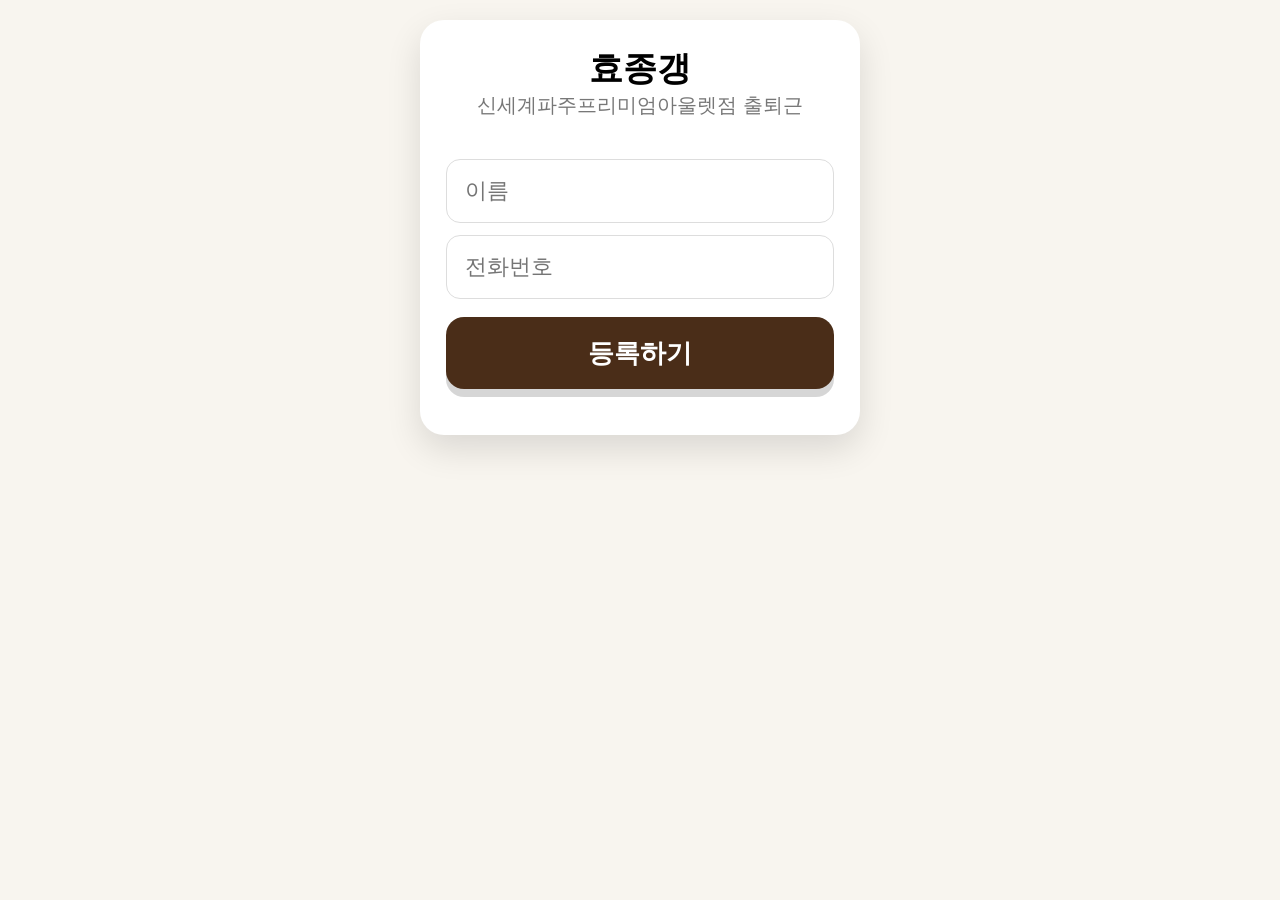
==== index.html @ af54ff81 "효종갱 파주 출퇴근 앱" ====
<!DOCTYPE html>
<html lang="ko">
<head>
<meta charset="UTF-8">
<meta name="viewport" content="width=device-width, initial-scale=1.0">
<title>압구정 길채정 출퇴근</title>

<style>
* { box-sizing: border-box; }

body {
  margin: 0;
  font-family: "Noto Sans KR", "Apple SD Gothic Neo", Arial, sans-serif;
  background: #f8f5ef;
}

.container {
  max-width: 480px;
  margin: auto;
  padding: 20px;
}

.card {
  background: white;
  border-radius: 24px;
  padding: 26px;
  box-shadow: 0 14px 35px rgba(0,0,0,0.12);
}

.title {
  text-align: center;
  font-size: 34px;
  font-weight: 900;
}

.sub {
  text-align: center;
  color: #777;
  margin-bottom: 28px;
  font-size: 20px;
}

input {
  width: 100%;
  height: 64px;
  margin-top: 12px;
  border-radius: 14px;
  border: 1px solid #ddd;
  padding-left: 18px;
  font-size: 22px;
}

button {
  width: 100%;
  height: 72px;
  border: none;
  border-radius: 18px;
  margin-top: 18px;
  font-size: 26px;
  font-weight: 900;
  transition: transform 0.08s ease, box-shadow 0.08s ease, opacity 0.08s ease;
  box-shadow: 0 8px 0 rgba(0,0,0,0.16);
  cursor: pointer;
}

button:active {
  transform: translateY(5px) scale(0.98);
  box-shadow: 0 3px 0 rgba(0,0,0,0.18);
  opacity: 0.85;
}

button:disabled {
  opacity: 0.35;
  transform: none;
  box-shadow: none;
}

.btn-main { background: #4a2d18; color: white; }
.btn-in { background: #1e8e3e; color: white; }
.btn-out { background: #d93025; color: white; }

.btn-reset {
  background: #eee2d4;
  color: #4a2d18;
  height: 52px;
  font-size: 17px;
  border-radius: 14px;
  margin-top: 24px;
  box-shadow: none;
  opacity: 0.8;
}

.btn-reset:active {
  transform: translateY(2px) scale(0.99);
  opacity: 0.65;
}

.status {
  text-align: center;
  margin-top: 20px;
  font-size: 20px;
  font-weight: 900;
  color: #4a2d18;
}
</style>
</head>

<body>

<div class="container">

  <div id="register" class="card">
    <div class="title">효종갱</div>
    <div class="sub">신세계파주프리미엄아울렛점 출퇴근</div>

    <input id="name" placeholder="이름">
    <input id="phone" placeholder="전화번호">

    <button class="btn-main" onclick="register()">등록하기</button>
    <div id="regMsg" class="status"></div>
  </div>

  <div id="main" class="card" style="display:none;">
    <div class="title">출퇴근</div>
    <div id="userName" class="sub"></div>

    <button id="inBtn" class="btn-in" onclick="send('출근')">출근</button>
    <button id="outBtn" class="btn-out" onclick="send('퇴근')">퇴근</button>

    <button class="btn-reset" onclick="reset()">직원 정보 다시 등록</button>

    <div id="msg" class="status"></div>
  </div>

</div>

<script>
const API_URL = "https://script.google.com/macros/s/AKfycbwepn9ybkMA6BPSqobW1009eCdxxdbfRv_1yuesYqormK3F1Rr74Rp6m_fN7CKiCud5/exec";

const KEY = "HYOJONGGAENG_PAJU_USER";
const ACTION_KEY = "HYOJONGGAENG_PAJU_ACTION";
const DATE_KEY = "HYOJONGGAENG_PAJU_ACTION_DATE";

const STORE_LAT = 37.5274;
const STORE_LNG = 127.0400;

window.onload = () => {
  resetDailyIfNeeded();

  const saved = JSON.parse(localStorage.getItem(KEY));
  if (saved) {
    showMain(saved);
  }
};

function todayKey() {
  const d = new Date();
  const y = d.getFullYear();
  const m = String(d.getMonth() + 1).padStart(2, "0");
  const day = String(d.getDate()).padStart(2, "0");
  return `${y}-${m}-${day}`;
}

function resetDailyIfNeeded() {
  const savedDate = localStorage.getItem(DATE_KEY);
  const today = todayKey();

  if (savedDate && savedDate !== today) {
    localStorage.removeItem(ACTION_KEY);
    localStorage.removeItem(DATE_KEY);
  }
}

function register() {
  const name = document.getElementById("name").value.trim();
  const phone = document.getElementById("phone").value.trim();
  const regMsg = document.getElementById("regMsg");

  if (!name || !phone) {
    regMsg.innerText = "이름과 전화번호를 입력하세요";
    return;
  }

  const user = { name, phone };
  localStorage.setItem(KEY, JSON.stringify(user));

  showMain(user);
}

function showMain(user) {
  document.getElementById("register").style.display = "none";
  document.getElementById("main").style.display = "block";
  document.getElementById("userName").innerText = user.name + "님";
  updateBtn();
}

function updateBtn() {
  resetDailyIfNeeded();

  const last = localStorage.getItem(ACTION_KEY);

  const inBtn = document.getElementById("inBtn");
  const outBtn = document.getElementById("outBtn");
  const msg = document.getElementById("msg");

  if (!last) {
    inBtn.disabled = false;
    outBtn.disabled = true;
    msg.innerText = "";
    return;
  }

  if (last === "출근") {
    inBtn.disabled = true;
    outBtn.disabled = false;
    msg.innerText = "출근 완료 · 퇴근 가능";
    return;
  }

  if (last === "퇴근") {
    inBtn.disabled = true;
    outBtn.disabled = true;
    msg.innerText = "오늘 출퇴근 완료";
  }
}

function getLocation() {
  return new Promise((resolve) => {
    if (!navigator.geolocation) {
      resolve({
        latitude: "",
        longitude: "",
        distance: ""
      });
      return;
    }

    navigator.geolocation.getCurrentPosition(
      (position) => {
        const lat = position.coords.latitude;
        const lng = position.coords.longitude;
        const distance = Math.round(calculateDistanceMeters(lat, lng, STORE_LAT, STORE_LNG)) + "m";

        resolve({
          latitude: lat,
          longitude: lng,
          distance: distance
        });
      },
      () => {
        resolve({
          latitude: "",
          longitude: "",
          distance: "위치권한없음"
        });
      },
      {
        enableHighAccuracy: true,
        timeout: 8000,
        maximumAge: 0
      }
    );
  });
}

async function send(type) {
  const user = JSON.parse(localStorage.getItem(KEY));
  const msg = document.getElementById("msg");
  const inBtn = document.getElementById("inBtn");
  const outBtn = document.getElementById("outBtn");

  if (!user) {
    msg.innerText = "직원 정보를 다시 등록해주세요";
    return;
  }

  msg.innerText = "위치 확인중...";

  if (type === "출근") inBtn.innerText = "출근 처리중...";
  if (type === "퇴근") outBtn.innerText = "퇴근 처리중...";

  inBtn.disabled = true;
  outBtn.disabled = true;

  const location = await getLocation();

  msg.innerText = type + " 처리중...";

  try {
    await fetch(API_URL, {
      method: "POST",
      mode: "no-cors",
      headers: {
        "Content-Type": "text/plain;charset=utf-8"
      },
      body: JSON.stringify({
        name: user.name,
        phone: user.phone,
        type: type,
        store: "한국의집 효종갱 신세계파주프리미엄아울렛점",
        timestamp: new Date().toISOString(),
        latitude: location.latitude,
        longitude: location.longitude,
        distance: location.distance,
        userAgent: navigator.userAgent
      })
    });

    localStorage.setItem(ACTION_KEY, type);
    localStorage.setItem(DATE_KEY, todayKey());

    msg.innerText = type + " 완료되었습니다";

  } catch (e) {
    msg.innerText = "오류가 발생했습니다. 다시 시도해주세요";
  }

  inBtn.innerText = "출근";
  outBtn.innerText = "퇴근";

  updateBtn();
}

function calculateDistanceMeters(lat1, lng1, lat2, lng2) {
  const R = 6371000;
  const dLat = toRad(lat2 - lat1);
  const dLng = toRad(lng2 - lng1);

  const a =
    Math.sin(dLat / 2) * Math.sin(dLat / 2) +
    Math.cos(toRad(lat1)) *
    Math.cos(toRad(lat2)) *
    Math.sin(dLng / 2) *
    Math.sin(dLng / 2);

  const c = 2 * Math.atan2(Math.sqrt(a), Math.sqrt(1 - a));

  return R * c;
}

function toRad(value) {
  return value * Math.PI / 180;
}

function reset() {
  if (!confirm("직원 정보를 다시 등록하시겠습니까?")) return;

  localStorage.removeItem(KEY);
  localStorage.removeItem(ACTION_KEY);
  localStorage.removeItem(DATE_KEY);

  location.reload();
}
</script>

</body>
</html>
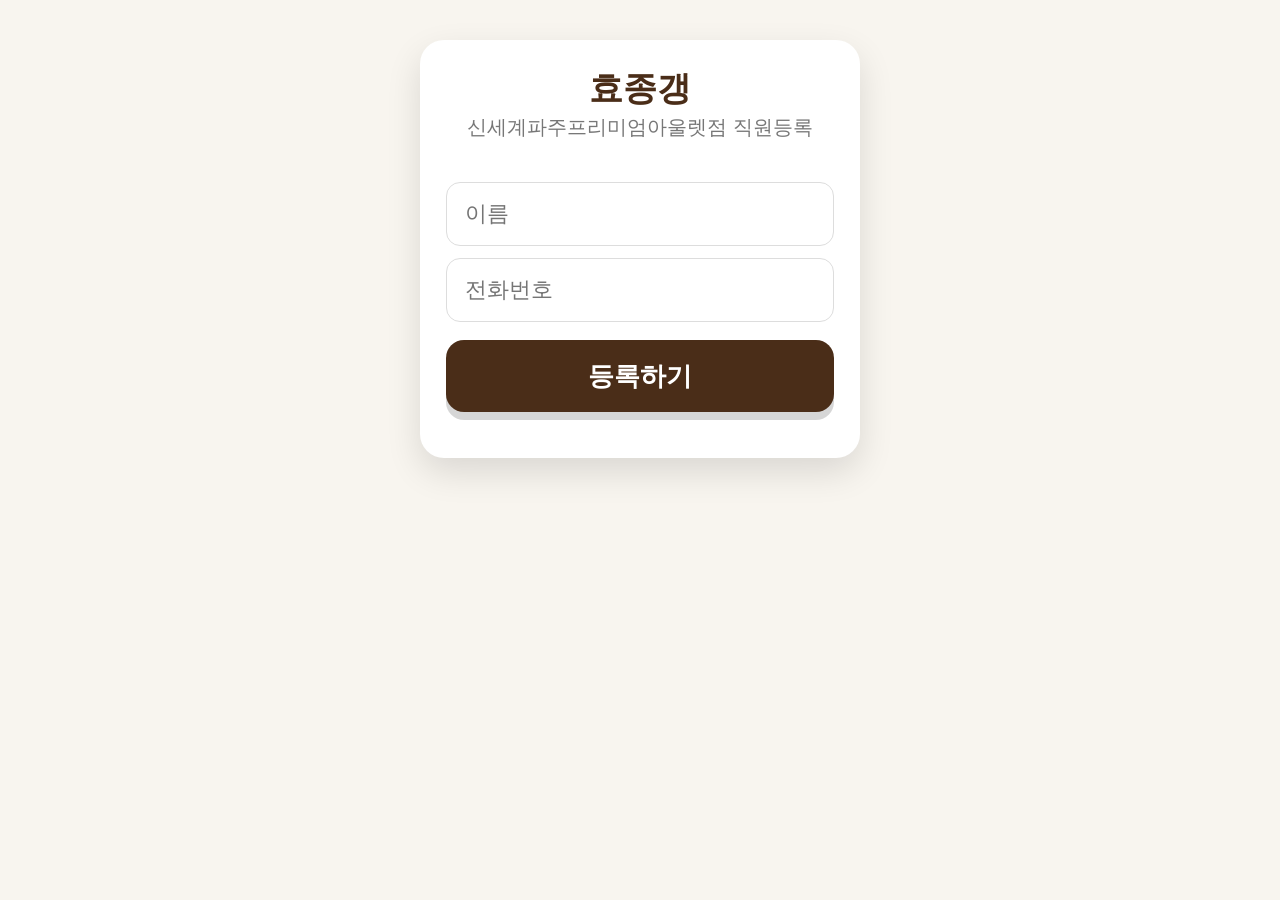
==== commit 0ca15d2a: "효종갱 파주 출퇴근 앱 완성" ====
--- a/index.html
+++ b/index.html
@@ -1,108 +1,17 @@
 <!DOCTYPE html>
 <html lang="ko">
 <head>
-<meta charset="UTF-8">
-<meta name="viewport" content="width=device-width, initial-scale=1.0">
-<title>압구정 길채정 출퇴근</title>
+  <meta charset="UTF-8">
 
-<style>
-* { box-sizing: border-box; }
+  <meta name="viewport"
+        content="width=device-width, initial-scale=1.0">
 
-body {
-  margin: 0;
-  font-family: "Noto Sans KR", "Apple SD Gothic Neo", Arial, sans-serif;
-  background: #f8f5ef;
-}
+  <title>효종갱 파주 출퇴근</title>
 
-.container {
-  max-width: 480px;
-  margin: auto;
-  padding: 20px;
-}
+  <link rel="manifest" href="manifest.json">
+  <meta name="theme-color" content="#4a2d18">
 
-.card {
-  background: white;
-  border-radius: 24px;
-  padding: 26px;
-  box-shadow: 0 14px 35px rgba(0,0,0,0.12);
-}
-
-.title {
-  text-align: center;
-  font-size: 34px;
-  font-weight: 900;
-}
-
-.sub {
-  text-align: center;
-  color: #777;
-  margin-bottom: 28px;
-  font-size: 20px;
-}
-
-input {
-  width: 100%;
-  height: 64px;
-  margin-top: 12px;
-  border-radius: 14px;
-  border: 1px solid #ddd;
-  padding-left: 18px;
-  font-size: 22px;
-}
-
-button {
-  width: 100%;
-  height: 72px;
-  border: none;
-  border-radius: 18px;
-  margin-top: 18px;
-  font-size: 26px;
-  font-weight: 900;
-  transition: transform 0.08s ease, box-shadow 0.08s ease, opacity 0.08s ease;
-  box-shadow: 0 8px 0 rgba(0,0,0,0.16);
-  cursor: pointer;
-}
-
-button:active {
-  transform: translateY(5px) scale(0.98);
-  box-shadow: 0 3px 0 rgba(0,0,0,0.18);
-  opacity: 0.85;
-}
-
-button:disabled {
-  opacity: 0.35;
-  transform: none;
-  box-shadow: none;
-}
-
-.btn-main { background: #4a2d18; color: white; }
-.btn-in { background: #1e8e3e; color: white; }
-.btn-out { background: #d93025; color: white; }
-
-.btn-reset {
-  background: #eee2d4;
-  color: #4a2d18;
-  height: 52px;
-  font-size: 17px;
-  border-radius: 14px;
-  margin-top: 24px;
-  box-shadow: none;
-  opacity: 0.8;
-}
-
-.btn-reset:active {
-  transform: translateY(2px) scale(0.99);
-  opacity: 0.65;
-}
-
-.status {
-  text-align: center;
-  margin-top: 20px;
-  font-size: 20px;
-  font-weight: 900;
-  color: #4a2d18;
-}
-</style>
+  <link rel="stylesheet" href="style.css">
 </head>
 
 <body>
@@ -110,246 +19,67 @@
 <div class="container">
 
   <div id="register" class="card">
+
     <div class="title">효종갱</div>
-    <div class="sub">신세계파주프리미엄아울렛점 출퇴근</div>
 
-    <input id="name" placeholder="이름">
-    <input id="phone" placeholder="전화번호">
+    <div class="sub">
+      신세계파주프리미엄아울렛점 직원등록
+    </div>
 
-    <button class="btn-main" onclick="register()">등록하기</button>
-    <div id="regMsg" class="status"></div>
+    <input id="name"
+           placeholder="이름">
+
+    <input id="phone"
+           placeholder="전화번호">
+
+    <button class="btn-main"
+            onclick="register()">
+      등록하기
+    </button>
+
+    <div id="regMsg"
+         class="status"></div>
+
   </div>
 
-  <div id="main" class="card" style="display:none;">
+  <div id="main"
+       class="card"
+       style="display:none;">
+
     <div class="title">출퇴근</div>
-    <div id="userName" class="sub"></div>
 
-    <button id="inBtn" class="btn-in" onclick="send('출근')">출근</button>
-    <button id="outBtn" class="btn-out" onclick="send('퇴근')">퇴근</button>
+    <div id="userName"
+         class="sub"></div>
 
-    <button class="btn-reset" onclick="reset()">직원 정보 다시 등록</button>
+    <button id="inBtn"
+            class="btn-in"
+            onclick="send('출근')">
+      출근
+    </button>
 
-    <div id="msg" class="status"></div>
+    <button id="outBtn"
+            class="btn-out"
+            onclick="send('퇴근')">
+      퇴근
+    </button>
+
+    <button class="btn-reset"
+            onclick="reset()">
+      직원 정보 다시 등록
+    </button>
+
+    <div id="msg"
+         class="status"></div>
+
   </div>
 
 </div>
 
+<script src="script.js"></script>
+
 <script>
-const API_URL = "https://script.google.com/macros/s/AKfycbwepn9ybkMA6BPSqobW1009eCdxxdbfRv_1yuesYqormK3F1Rr74Rp6m_fN7CKiCud5/exec";
-
-const KEY = "HYOJONGGAENG_PAJU_USER";
-const ACTION_KEY = "HYOJONGGAENG_PAJU_ACTION";
-const DATE_KEY = "HYOJONGGAENG_PAJU_ACTION_DATE";
-
-const STORE_LAT = 37.5274;
-const STORE_LNG = 127.0400;
-
-window.onload = () => {
-  resetDailyIfNeeded();
-
-  const saved = JSON.parse(localStorage.getItem(KEY));
-  if (saved) {
-    showMain(saved);
-  }
-};
-
-function todayKey() {
-  const d = new Date();
-  const y = d.getFullYear();
-  const m = String(d.getMonth() + 1).padStart(2, "0");
-  const day = String(d.getDate()).padStart(2, "0");
-  return `${y}-${m}-${day}`;
-}
-
-function resetDailyIfNeeded() {
-  const savedDate = localStorage.getItem(DATE_KEY);
-  const today = todayKey();
-
-  if (savedDate && savedDate !== today) {
-    localStorage.removeItem(ACTION_KEY);
-    localStorage.removeItem(DATE_KEY);
-  }
-}
-
-function register() {
-  const name = document.getElementById("name").value.trim();
-  const phone = document.getElementById("phone").value.trim();
-  const regMsg = document.getElementById("regMsg");
-
-  if (!name || !phone) {
-    regMsg.innerText = "이름과 전화번호를 입력하세요";
-    return;
-  }
-
-  const user = { name, phone };
-  localStorage.setItem(KEY, JSON.stringify(user));
-
-  showMain(user);
-}
-
-function showMain(user) {
-  document.getElementById("register").style.display = "none";
-  document.getElementById("main").style.display = "block";
-  document.getElementById("userName").innerText = user.name + "님";
-  updateBtn();
-}
-
-function updateBtn() {
-  resetDailyIfNeeded();
-
-  const last = localStorage.getItem(ACTION_KEY);
-
-  const inBtn = document.getElementById("inBtn");
-  const outBtn = document.getElementById("outBtn");
-  const msg = document.getElementById("msg");
-
-  if (!last) {
-    inBtn.disabled = false;
-    outBtn.disabled = true;
-    msg.innerText = "";
-    return;
-  }
-
-  if (last === "출근") {
-    inBtn.disabled = true;
-    outBtn.disabled = false;
-    msg.innerText = "출근 완료 · 퇴근 가능";
-    return;
-  }
-
-  if (last === "퇴근") {
-    inBtn.disabled = true;
-    outBtn.disabled = true;
-    msg.innerText = "오늘 출퇴근 완료";
-  }
-}
-
-function getLocation() {
-  return new Promise((resolve) => {
-    if (!navigator.geolocation) {
-      resolve({
-        latitude: "",
-        longitude: "",
-        distance: ""
-      });
-      return;
-    }
-
-    navigator.geolocation.getCurrentPosition(
-      (position) => {
-        const lat = position.coords.latitude;
-        const lng = position.coords.longitude;
-        const distance = Math.round(calculateDistanceMeters(lat, lng, STORE_LAT, STORE_LNG)) + "m";
-
-        resolve({
-          latitude: lat,
-          longitude: lng,
-          distance: distance
-        });
-      },
-      () => {
-        resolve({
-          latitude: "",
-          longitude: "",
-          distance: "위치권한없음"
-        });
-      },
-      {
-        enableHighAccuracy: true,
-        timeout: 8000,
-        maximumAge: 0
-      }
-    );
-  });
-}
-
-async function send(type) {
-  const user = JSON.parse(localStorage.getItem(KEY));
-  const msg = document.getElementById("msg");
-  const inBtn = document.getElementById("inBtn");
-  const outBtn = document.getElementById("outBtn");
-
-  if (!user) {
-    msg.innerText = "직원 정보를 다시 등록해주세요";
-    return;
-  }
-
-  msg.innerText = "위치 확인중...";
-
-  if (type === "출근") inBtn.innerText = "출근 처리중...";
-  if (type === "퇴근") outBtn.innerText = "퇴근 처리중...";
-
-  inBtn.disabled = true;
-  outBtn.disabled = true;
-
-  const location = await getLocation();
-
-  msg.innerText = type + " 처리중...";
-
-  try {
-    await fetch(API_URL, {
-      method: "POST",
-      mode: "no-cors",
-      headers: {
-        "Content-Type": "text/plain;charset=utf-8"
-      },
-      body: JSON.stringify({
-        name: user.name,
-        phone: user.phone,
-        type: type,
-        store: "한국의집 효종갱 신세계파주프리미엄아울렛점",
-        timestamp: new Date().toISOString(),
-        latitude: location.latitude,
-        longitude: location.longitude,
-        distance: location.distance,
-        userAgent: navigator.userAgent
-      })
-    });
-
-    localStorage.setItem(ACTION_KEY, type);
-    localStorage.setItem(DATE_KEY, todayKey());
-
-    msg.innerText = type + " 완료되었습니다";
-
-  } catch (e) {
-    msg.innerText = "오류가 발생했습니다. 다시 시도해주세요";
-  }
-
-  inBtn.innerText = "출근";
-  outBtn.innerText = "퇴근";
-
-  updateBtn();
-}
-
-function calculateDistanceMeters(lat1, lng1, lat2, lng2) {
-  const R = 6371000;
-  const dLat = toRad(lat2 - lat1);
-  const dLng = toRad(lng2 - lng1);
-
-  const a =
-    Math.sin(dLat / 2) * Math.sin(dLat / 2) +
-    Math.cos(toRad(lat1)) *
-    Math.cos(toRad(lat2)) *
-    Math.sin(dLng / 2) *
-    Math.sin(dLng / 2);
-
-  const c = 2 * Math.atan2(Math.sqrt(a), Math.sqrt(1 - a));
-
-  return R * c;
-}
-
-function toRad(value) {
-  return value * Math.PI / 180;
-}
-
-function reset() {
-  if (!confirm("직원 정보를 다시 등록하시겠습니까?")) return;
-
-  localStorage.removeItem(KEY);
-  localStorage.removeItem(ACTION_KEY);
-  localStorage.removeItem(DATE_KEY);
-
-  location.reload();
+if ("serviceWorker" in navigator) {
+  navigator.serviceWorker.register("./sw.js");
 }
 </script>
 
--- a/style.css
+++ b/style.css
@@ -0,0 +1,188 @@
+*{
+  box-sizing:border-box;
+}
+
+body{
+  margin:0;
+  font-family:
+    "Noto Sans KR",
+    "Apple SD Gothic Neo",
+    Arial,
+    sans-serif;
+
+  background:#f8f5ef;
+}
+
+.container{
+  max-width:480px;
+  margin:auto;
+  padding:20px;
+}
+
+.card{
+  background:white;
+  border-radius:24px;
+  padding:26px;
+
+  box-shadow:
+    0 14px 35px rgba(0,0,0,0.12);
+
+  margin-top:20px;
+}
+
+.title{
+  text-align:center;
+  font-size:34px;
+  font-weight:900;
+  color:#4a2d18;
+}
+
+.sub{
+  text-align:center;
+  color:#777;
+  margin-bottom:28px;
+  font-size:20px;
+  line-height:1.5;
+}
+
+input{
+  width:100%;
+  height:64px;
+
+  margin-top:12px;
+
+  border-radius:14px;
+  border:1px solid #ddd;
+
+  padding-left:18px;
+
+  font-size:22px;
+
+  outline:none;
+}
+
+input:focus{
+  border-color:#4a2d18;
+}
+
+button{
+  width:100%;
+  height:72px;
+
+  border:none;
+  border-radius:18px;
+
+  margin-top:18px;
+
+  font-size:26px;
+  font-weight:900;
+
+  transition:
+    transform 0.08s ease,
+    box-shadow 0.08s ease,
+    opacity 0.08s ease;
+
+  box-shadow:
+    0 8px 0 rgba(0,0,0,0.16);
+
+  cursor:pointer;
+}
+
+button:active{
+  transform:
+    translateY(5px)
+    scale(0.98);
+
+  box-shadow:
+    0 3px 0 rgba(0,0,0,0.18);
+
+  opacity:0.85;
+}
+
+button:disabled{
+  opacity:0.35;
+  transform:none;
+  box-shadow:none;
+}
+
+.btn-main{
+  background:#4a2d18;
+  color:white;
+}
+
+.btn-in{
+  background:#1e8e3e;
+  color:white;
+}
+
+.btn-out{
+  background:#d93025;
+  color:white;
+}
+
+.btn-reset{
+  background:#eee2d4;
+  color:#4a2d18;
+
+  height:52px;
+
+  font-size:17px;
+
+  border-radius:14px;
+
+  margin-top:24px;
+
+  box-shadow:none;
+
+  opacity:0.8;
+}
+
+.btn-reset:active{
+  transform:
+    translateY(2px)
+    scale(0.99);
+
+  opacity:0.65;
+}
+
+.status{
+  text-align:center;
+
+  margin-top:20px;
+
+  font-size:20px;
+  font-weight:900;
+
+  color:#4a2d18;
+
+  line-height:1.5;
+}
+
+@media(max-width:480px){
+
+  .container{
+    padding:14px;
+  }
+
+  .card{
+    padding:20px;
+  }
+
+  .title{
+    font-size:28px;
+  }
+
+  .sub{
+    font-size:17px;
+  }
+
+  input{
+    height:58px;
+    font-size:19px;
+  }
+
+  button{
+    height:66px;
+    font-size:22px;
+  }
+}
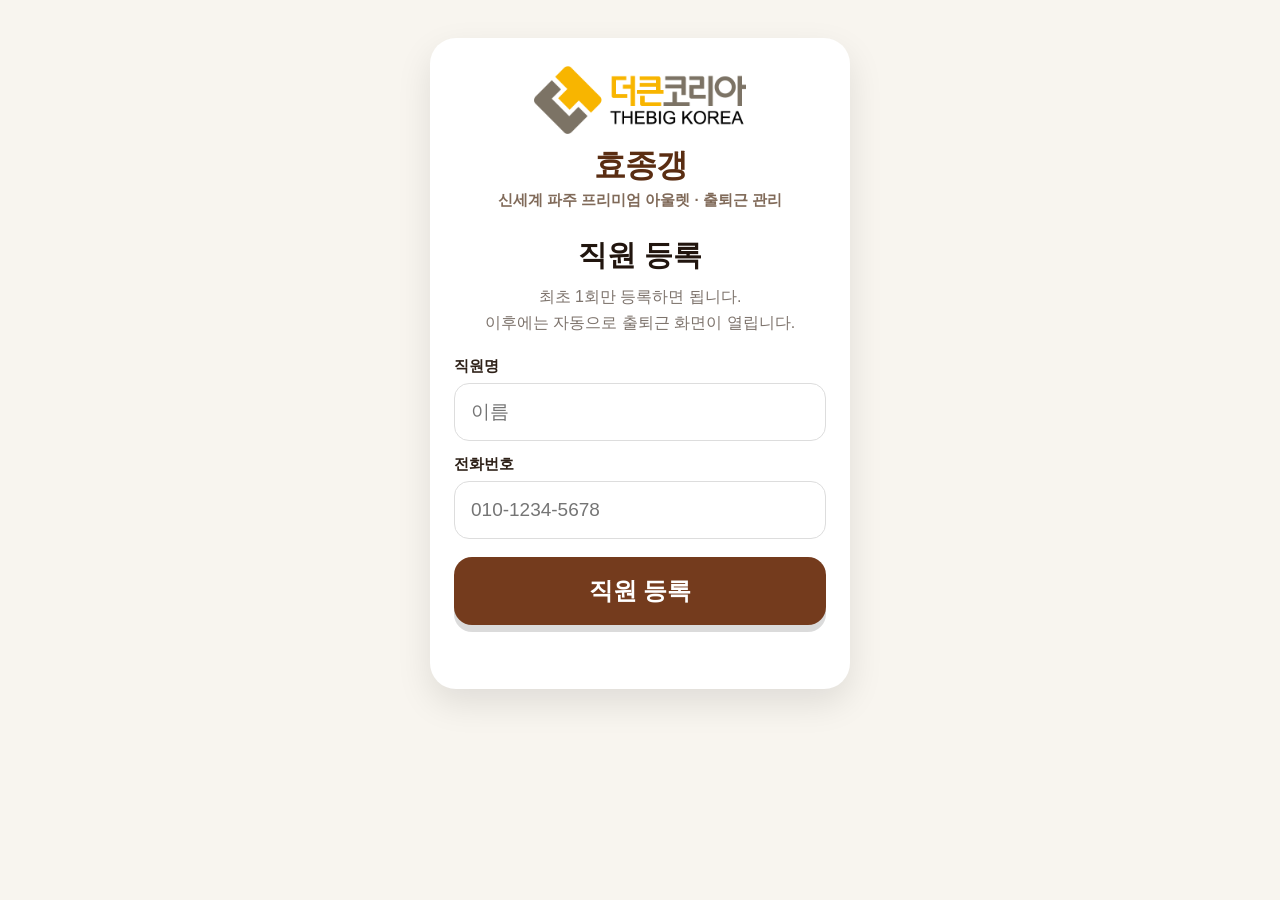
==== commit 5e4d0978: "효종갱 파주 출퇴근 로고 및 즉시반응 적용" ====
--- a/index.html
+++ b/index.html
@@ -2,86 +2,60 @@
 <html lang="ko">
 <head>
   <meta charset="UTF-8">
-
-  <meta name="viewport"
-        content="width=device-width, initial-scale=1.0">
-
+  <meta name="viewport" content="width=device-width, initial-scale=1.0">
   <title>효종갱 파주 출퇴근</title>
-
   <link rel="manifest" href="manifest.json">
   <meta name="theme-color" content="#4a2d18">
-
   <link rel="stylesheet" href="style.css">
 </head>
+<body>
+<div class="container">
+  <div id="register" class="card">
+    <img class="company-logo" src="images/thebigkorea-logo.png" alt="더큰코리아 로고">
+    <div class="brand">효종갱</div>
+    <div class="store-sub">신세계 파주 프리미엄 아울렛 · 출퇴근 관리</div>
+    <h1>직원 등록</h1>
+    <p class="guide">최초 1회만 등록하면 됩니다.<br>이후에는 자동으로 출퇴근 화면이 열립니다.</p>
+    <label>직원명</label>
+    <input id="name" placeholder="이름" autocomplete="name">
+    <label>전화번호</label>
+    <input id="phone" placeholder="010-1234-5678" inputmode="tel" autocomplete="tel">
+    <button class="btn-main" onclick="register()">직원 등록</button>
+    <div id="regMsg" class="status"></div>
+  </div>
 
-<body>
+  <div id="main" class="card" style="display:none;">
+    <img class="company-logo" src="images/thebigkorea-logo.png" alt="더큰코리아 로고">
+    <div class="brand">효종갱</div>
+    <div class="store-sub">신세계 파주 프리미엄 아울렛 · 출퇴근 관리</div>
+    <h1>출퇴근 체크</h1>
+    <div class="hello">오늘도 좋은 하루 되세요.</div>
+    <div id="clock" class="clock"></div>
 
-<div class="container">
-
-  <div id="register" class="card">
-
-    <div class="title">효종갱</div>
-
-    <div class="sub">
-      신세계파주프리미엄아울렛점 직원등록
+    <div class="quote-card">
+      <span>오늘의 한마디</span>
+      <strong id="quoteText">좋은 하루는 작은 성실함에서 시작됩니다.</strong>
     </div>
 
-    <input id="name"
-           placeholder="이름">
+    <div class="user-card">
+      <strong id="userName"></strong>
+      <span id="userPhone"></span>
+    </div>
 
-    <input id="phone"
-           placeholder="전화번호">
+    <div class="time-grid">
+      <div class="time-box"><span>출근</span><strong id="inTime">--:--</strong></div>
+      <div class="time-box"><span>퇴근</span><strong id="outTime">--:--</strong></div>
+    </div>
 
-    <button class="btn-main"
-            onclick="register()">
-      등록하기
-    </button>
-
-    <div id="regMsg"
-         class="status"></div>
-
+    <button id="inBtn" class="btn-in" onclick="send('출근')">출근</button>
+    <button id="outBtn" class="btn-out" onclick="send('퇴근')">퇴근</button>
+    <button class="btn-reset" onclick="reset()">직원정보 변경</button>
+    <div id="msg" class="status status-main"></div>
   </div>
-
-  <div id="main"
-       class="card"
-       style="display:none;">
-
-    <div class="title">출퇴근</div>
-
-    <div id="userName"
-         class="sub"></div>
-
-    <button id="inBtn"
-            class="btn-in"
-            onclick="send('출근')">
-      출근
-    </button>
-
-    <button id="outBtn"
-            class="btn-out"
-            onclick="send('퇴근')">
-      퇴근
-    </button>
-
-    <button class="btn-reset"
-            onclick="reset()">
-      직원 정보 다시 등록
-    </button>
-
-    <div id="msg"
-         class="status"></div>
-
-  </div>
-
 </div>
-
 <script src="script.js"></script>
-
 <script>
-if ("serviceWorker" in navigator) {
-  navigator.serviceWorker.register("./sw.js");
-}
+if ("serviceWorker" in navigator) navigator.serviceWorker.register("./sw.js");
 </script>
-
 </body>
 </html>
--- a/style.css
+++ b/style.css
@@ -1,188 +1,32 @@
-*{
-  box-sizing:border-box;
-}
-
-body{
-  margin:0;
-  font-family:
-    "Noto Sans KR",
-    "Apple SD Gothic Neo",
-    Arial,
-    sans-serif;
-
-  background:#f8f5ef;
-}
-
-.container{
-  max-width:480px;
-  margin:auto;
-  padding:20px;
-}
-
-.card{
-  background:white;
-  border-radius:24px;
-  padding:26px;
-
-  box-shadow:
-    0 14px 35px rgba(0,0,0,0.12);
-
-  margin-top:20px;
-}
-
-.title{
-  text-align:center;
-  font-size:34px;
-  font-weight:900;
-  color:#4a2d18;
-}
-
-.sub{
-  text-align:center;
-  color:#777;
-  margin-bottom:28px;
-  font-size:20px;
-  line-height:1.5;
-}
-
-input{
-  width:100%;
-  height:64px;
-
-  margin-top:12px;
-
-  border-radius:14px;
-  border:1px solid #ddd;
-
-  padding-left:18px;
-
-  font-size:22px;
-
-  outline:none;
-}
-
-input:focus{
-  border-color:#4a2d18;
-}
-
-button{
-  width:100%;
-  height:72px;
-
-  border:none;
-  border-radius:18px;
-
-  margin-top:18px;
-
-  font-size:26px;
-  font-weight:900;
-
-  transition:
-    transform 0.08s ease,
-    box-shadow 0.08s ease,
-    opacity 0.08s ease;
-
-  box-shadow:
-    0 8px 0 rgba(0,0,0,0.16);
-
-  cursor:pointer;
-}
-
-button:active{
-  transform:
-    translateY(5px)
-    scale(0.98);
-
-  box-shadow:
-    0 3px 0 rgba(0,0,0,0.18);
-
-  opacity:0.85;
-}
-
-button:disabled{
-  opacity:0.35;
-  transform:none;
-  box-shadow:none;
-}
-
-.btn-main{
-  background:#4a2d18;
-  color:white;
-}
-
-.btn-in{
-  background:#1e8e3e;
-  color:white;
-}
-
-.btn-out{
-  background:#d93025;
-  color:white;
-}
-
-.btn-reset{
-  background:#eee2d4;
-  color:#4a2d18;
-
-  height:52px;
-
-  font-size:17px;
-
-  border-radius:14px;
-
-  margin-top:24px;
-
-  box-shadow:none;
-
-  opacity:0.8;
-}
-
-.btn-reset:active{
-  transform:
-    translateY(2px)
-    scale(0.99);
-
-  opacity:0.65;
-}
-
-.status{
-  text-align:center;
-
-  margin-top:20px;
-
-  font-size:20px;
-  font-weight:900;
-
-  color:#4a2d18;
-
-  line-height:1.5;
-}
-
-@media(max-width:480px){
-
-  .container{
-    padding:14px;
-  }
-
-  .card{
-    padding:20px;
-  }
-
-  .title{
-    font-size:28px;
-  }
-
-  .sub{
-    font-size:17px;
-  }
-
-  input{
-    height:58px;
-    font-size:19px;
-  }
-
-  button{
-    height:66px;
-    font-size:22px;
-  }
-}+*{box-sizing:border-box}
+body{margin:0;font-family:"Noto Sans KR","Apple SD Gothic Neo",Arial,sans-serif;background:#f8f5ef;color:#2e2118}
+.container{max-width:460px;margin:auto;padding:20px}
+.card{background:#fff;border-radius:26px;padding:28px 24px;box-shadow:0 14px 35px rgba(0,0,0,.10);margin-top:18px}
+.company-logo{display:block;width:min(220px,68%);max-height:68px;object-fit:contain;margin:0 auto 10px}
+.brand{text-align:center;font-size:32px;font-weight:900;color:#5a2d12;letter-spacing:-1px}
+.store-sub{text-align:center;color:#806a59;font-size:15px;font-weight:700;margin-top:3px}
+h1{text-align:center;font-size:29px;margin:26px 0 8px;color:#21150e}
+.guide{text-align:center;color:#7e746d;line-height:1.6;margin:0 0 22px}
+label{display:block;font-size:15px;font-weight:900;margin:14px 0 7px}
+input{width:100%;height:58px;border-radius:15px;border:1px solid #ddd;padding:0 16px;font-size:19px;outline:none}
+input:focus{border-color:#6b3a1e}
+button{width:100%;height:68px;border:0;border-radius:18px;margin-top:12px;font-size:24px;font-weight:900;cursor:pointer;transition:.08s;box-shadow:0 7px 0 rgba(0,0,0,.14)}
+button:active{transform:translateY(4px);box-shadow:0 3px 0 rgba(0,0,0,.14)}
+button:disabled{opacity:.34;transform:none;box-shadow:none;cursor:default}
+.btn-main{background:#743b1d;color:#fff;margin-top:18px}
+.btn-in{background:#4d9a5f;color:#fff}
+.btn-out{background:#d99893;color:#fff}
+.btn-reset{background:transparent;color:#755b49;height:46px;font-size:15px;text-decoration:underline;box-shadow:none;margin-top:12px}
+.hello{text-align:center;font-weight:800;color:#435a4a;margin-top:8px}
+.clock{text-align:center;color:#9a9189;font-size:14px;margin-top:7px}
+.quote-card{border:1px solid #ead9c8;background:#fdfaf6;border-radius:17px;padding:13px 14px;text-align:center;margin-top:18px}
+.quote-card span{display:block;font-size:12px;font-weight:900;color:#9a633b;margin-bottom:5px}
+.quote-card strong{font-size:14px;line-height:1.45}
+.user-card{background:#fbf7f1;border:1px solid #ead9c8;border-radius:17px;padding:17px;text-align:center;margin-top:14px}
+.user-card strong{font-size:19px}.user-card span{font-size:16px;font-weight:800;margin-left:5px}
+.time-grid{display:grid;grid-template-columns:1fr 1fr;gap:9px;margin-top:12px}
+.time-box{background:#fbf8f4;border:1px solid #eadfd5;border-radius:14px;padding:11px 13px;display:flex;justify-content:space-between;align-items:center}
+.time-box span{font-size:13px;color:#7d7168;font-weight:800}.time-box strong{font-size:19px}
+.status{text-align:center;margin-top:14px;font-size:15px;font-weight:900;line-height:1.45;min-height:22px;color:#5a2d12}
+.status-main{background:#f5f5f5;border-radius:14px;padding:12px}
+@media(max-width:480px){.container{padding:12px}.card{padding:22px 18px;margin-top:8px}.company-logo{width:min(205px,70%)}.brand{font-size:29px}h1{font-size:27px}button{height:64px;font-size:22px}}
